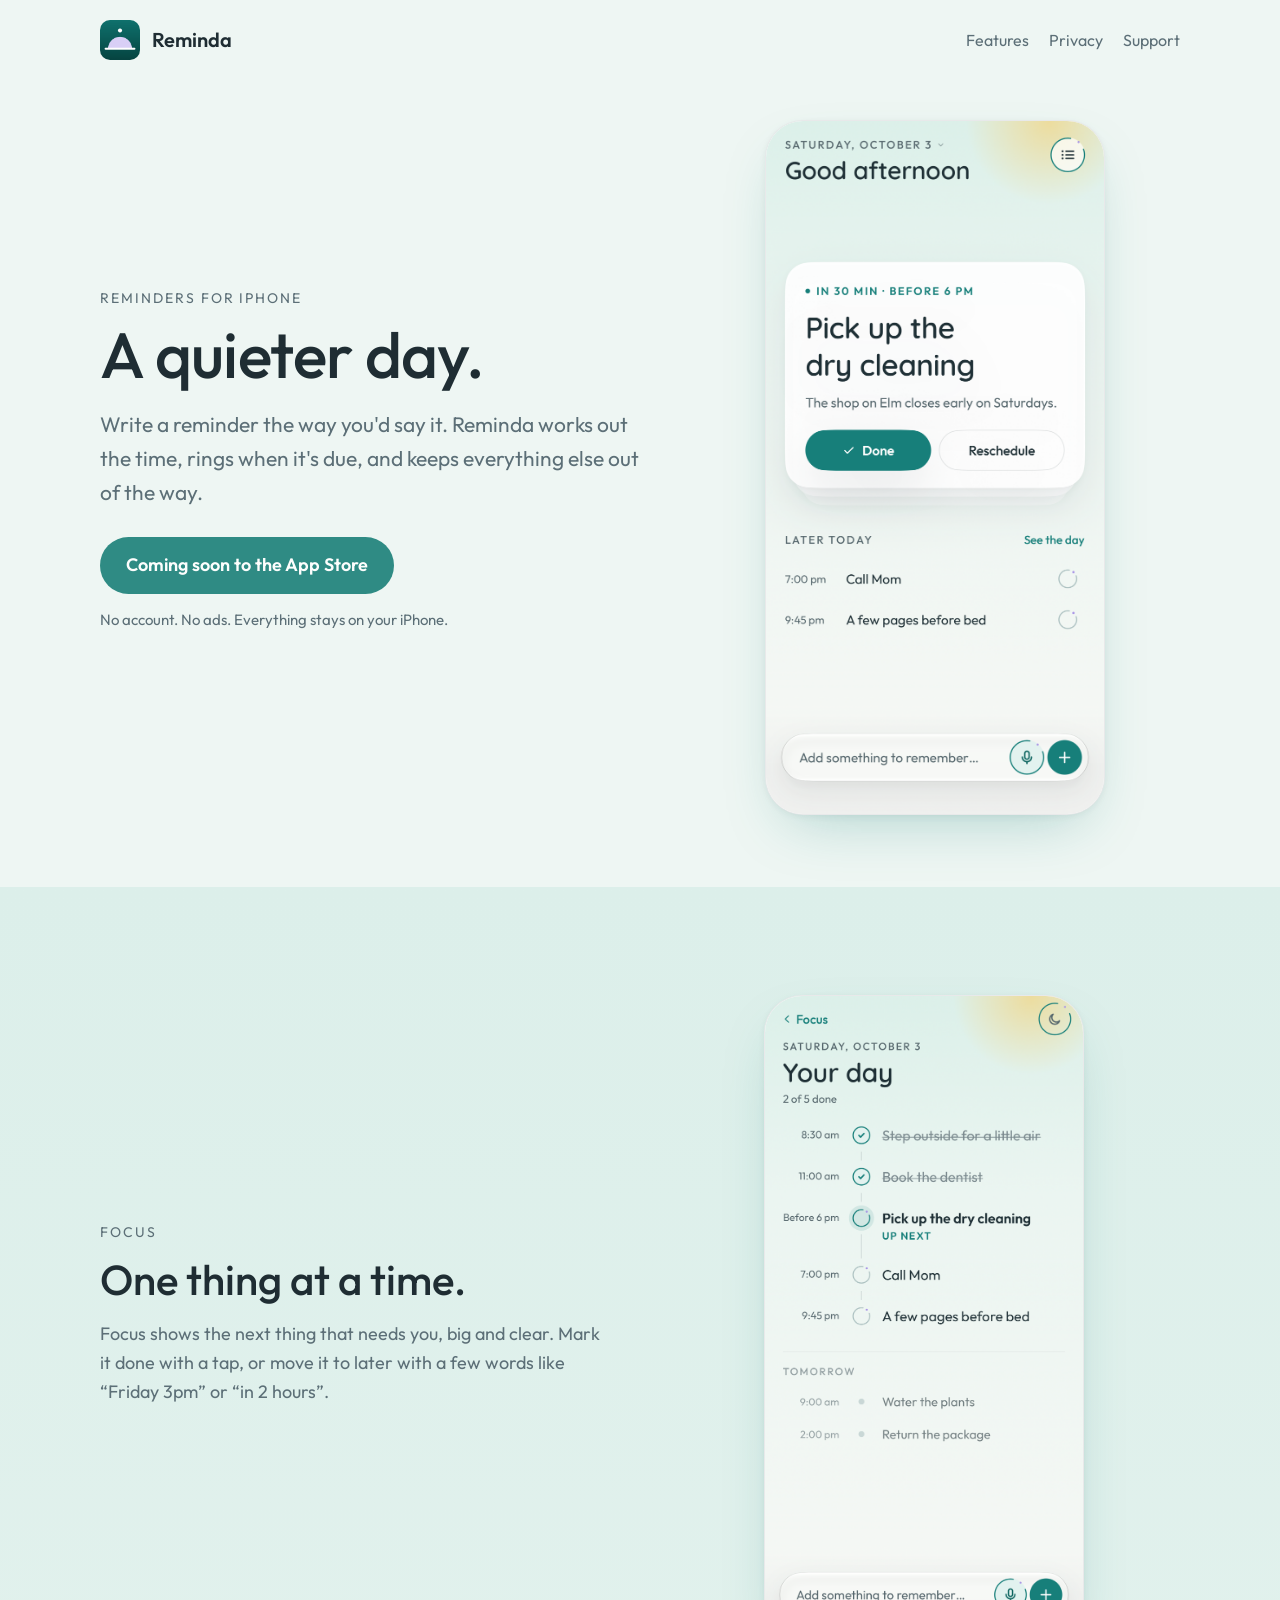
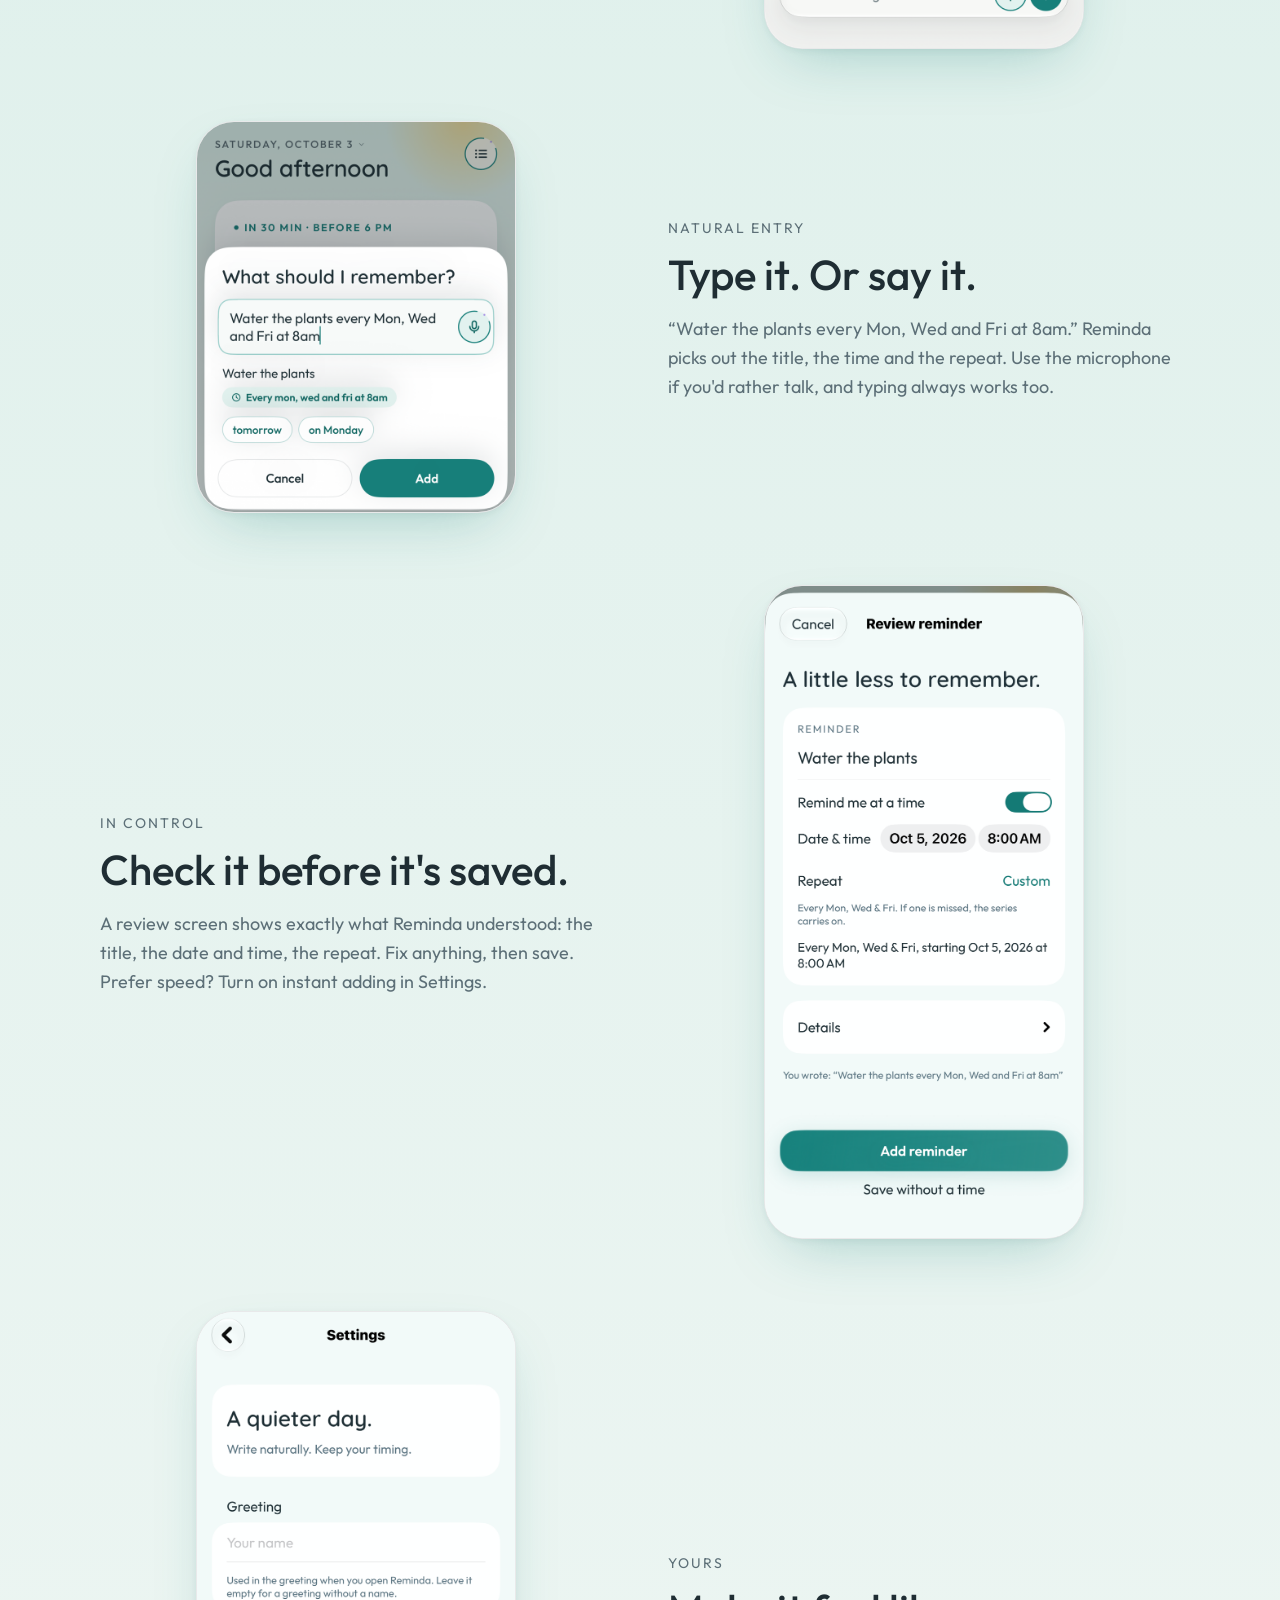
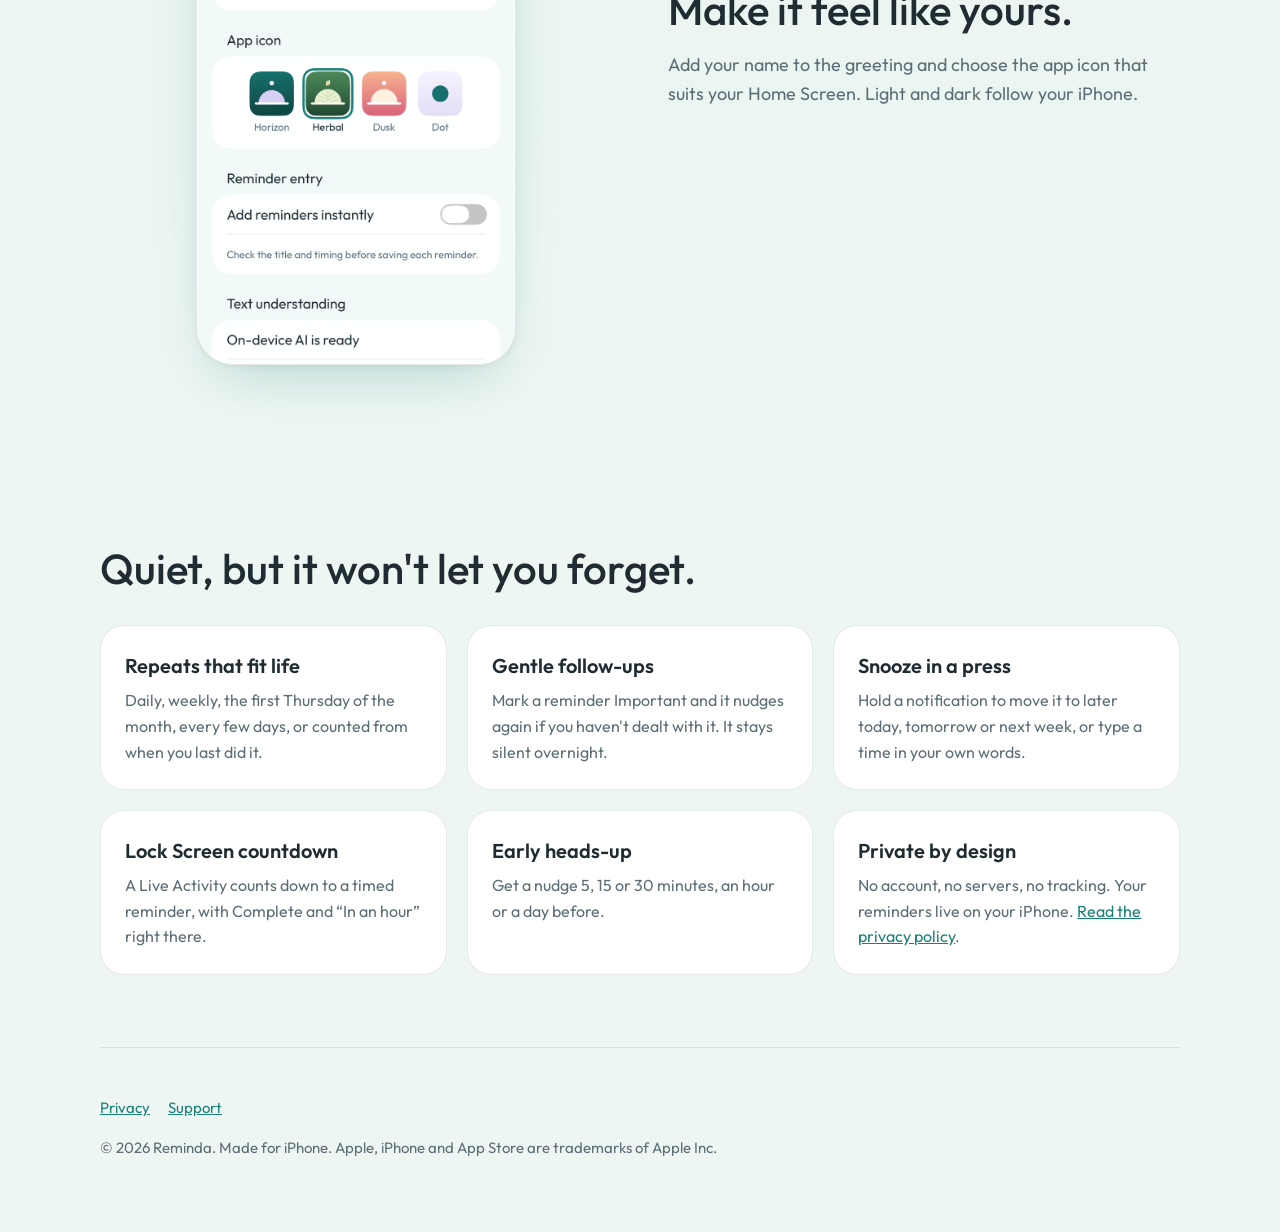
==== index.html @ c22a2229 "Reminda website Co-Authored-By: Claude Sonnet 5.5 <noreply@anthropic.com>" ====
<!doctype html>
<html lang="en">
<head>
<meta charset="utf-8">
<meta name="viewport" content="width=device-width, initial-scale=1">
<title>Reminda — a quieter day</title>
<meta name="description" content="Reminda is a calm iPhone reminder app. Type or say a reminder the way you'd write it, and it rings when it's due. No account, everything stays on your phone.">
<meta name="theme-color" content="#eef6f3">
<link rel="icon" href="icon.png">
<link rel="apple-touch-icon" href="icon.png">
<link rel="preconnect" href="https://fonts.googleapis.com">
<link rel="preconnect" href="https://fonts.gstatic.com" crossorigin>
<link rel="stylesheet" href="https://fonts.googleapis.com/css2?family=Outfit:wght@400;500;600&display=swap">
<link rel="stylesheet" href="style.css">
</head>
<body>
<div class="wrap">
  <header class="site">
    <a class="brand" href="./"><img src="icon.png" alt="" width="40" height="40">Reminda</a>
    <nav class="site"><a href="#features">Features</a><a href="privacy.html">Privacy</a><a href="support.html">Support</a></nav>
  </header>

  <section class="hero">
    <div>
      <p class="eyebrow">Reminders for iPhone</p>
      <h1>A quieter day.</h1>
      <p class="lede">Write a reminder the way you'd say it. Reminda works out the time, rings when it's due, and keeps everything else out of the way.</p>
      <span class="badge soon">Coming soon to the App Store</span>
      <p class="note">No account. No ads. Everything stays on your iPhone.</p>
    </div>
    <div class="phone"><img src="assets/focus.png" width="780" height="1599" alt="Reminda's Focus screen showing one reminder, Pick up the dry cleaning, with Done and Reschedule buttons"></div>
  </section>
</div>

<section class="band wash" id="features">
  <div class="wrap">
    <div class="feature">
      <div class="copy">
        <p class="eyebrow">Focus</p>
        <h2>One thing at a time.</h2>
        <p>Focus shows the next thing that needs you, big and clear. Mark it done with a tap, or move it to later with a few words like “Friday 3pm” or “in 2 hours”.</p>
      </div>
      <div class="phone"><img src="assets/day.png" width="780" height="1599" loading="lazy" alt="Your day timeline with two reminders done, the next one highlighted, and tomorrow below"></div>
    </div>

    <div class="feature flip">
      <div class="copy">
        <p class="eyebrow">Natural entry</p>
        <h2>Type it. Or say it.</h2>
        <p>“Water the plants every Mon, Wed and Fri at 8am.” Reminda picks out the title, the time and the repeat. Use the microphone if you'd rather talk, and typing always works too.</p>
      </div>
      <div class="phone"><img src="assets/compose.png" width="780" height="958" loading="lazy" alt="The add sheet with the text 'Water the plants every Mon, Wed and Fri at 8am' understood as a repeating reminder"></div>
    </div>

    <div class="feature">
      <div class="copy">
        <p class="eyebrow">In control</p>
        <h2>Check it before it's saved.</h2>
        <p>A review screen shows exactly what Reminda understood: the title, the date and time, the repeat. Fix anything, then save. Prefer speed? Turn on instant adding in Settings.</p>
      </div>
      <div class="phone"><img src="assets/review.png" width="780" height="1599" loading="lazy" alt="The review screen for a repeating reminder showing date, time and repeat rule"></div>
    </div>

    <div class="feature flip">
      <div class="copy">
        <p class="eyebrow">Yours</p>
        <h2>Make it feel like yours.</h2>
        <p>Add your name to the greeting and choose the app icon that suits your Home Screen. Light and dark follow your iPhone.</p>
      </div>
      <div class="phone"><img src="assets/settings.png" width="780" height="1599" loading="lazy" alt="Settings with a greeting name field and a choice of four app icons"></div>
    </div>
  </div>
</section>

<section class="band">
  <div class="wrap">
    <h2>Quiet, but it won't let you forget.</h2>
    <div class="grid">
      <div class="card"><h3>Repeats that fit life</h3><p>Daily, weekly, the first Thursday of the month, every few days, or counted from when you last did it.</p></div>
      <div class="card"><h3>Gentle follow-ups</h3><p>Mark a reminder Important and it nudges again if you haven't dealt with it. It stays silent overnight.</p></div>
      <div class="card"><h3>Snooze in a press</h3><p>Hold a notification to move it to later today, tomorrow or next week, or type a time in your own words.</p></div>
      <div class="card"><h3>Lock Screen countdown</h3><p>A Live Activity counts down to a timed reminder, with Complete and “In an hour” right there.</p></div>
      <div class="card"><h3>Early heads-up</h3><p>Get a nudge 5, 15 or 30 minutes, an hour or a day before.</p></div>
      <div class="card"><h3>Private by design</h3><p>No account, no servers, no tracking. Your reminders live on your iPhone. <a href="privacy.html">Read the privacy policy</a>.</p></div>
    </div>
  </div>
</section>

<div class="wrap">
  <footer class="site">
    <a href="privacy.html">Privacy</a><a href="support.html">Support</a>
    <p style="margin-top:16px">© 2026 Reminda. Made for iPhone. Apple, iPhone and App Store are trademarks of Apple Inc.</p>
  </footer>
</div>
</body>
</html>
---- style.css ----
:root {
  --bg: #eef6f3;
  --bg-wash: #dcefea;
  --card: #ffffff;
  --ink: #1f2d33;
  --muted: #5c6f77;
  --teal: #1b8078;
  --teal-ink: #ffffff;
  --line: rgba(31, 45, 51, 0.1);
  --shadow: 0 24px 60px -24px rgba(27, 128, 120, 0.35), 0 2px 6px rgba(31, 45, 51, 0.06);
}
@media (prefers-color-scheme: dark) {
  :root {
    --bg: #0b0f10;
    --bg-wash: #10201f;
    --card: #1a2022;
    --ink: #eaf2f0;
    --muted: #9bb0b0;
    --teal: #4fb3a8;
    --teal-ink: #08201d;
    --line: rgba(234, 242, 240, 0.12);
    --shadow: 0 24px 60px -24px rgba(0, 0, 0, 0.8);
  }
}

* { box-sizing: border-box; }
html { scroll-behavior: smooth; }
body {
  margin: 0;
  font-family: "Outfit", system-ui, -apple-system, "Segoe UI", sans-serif;
  font-size: 18px;
  line-height: 1.6;
  color: var(--ink);
  background: var(--bg);
  -webkit-font-smoothing: antialiased;
}
img { max-width: 100%; height: auto; display: block; }
a { color: var(--teal); }

.wrap { width: min(1080px, 100% - 32px); margin-inline: auto; }

header.site {
  display: flex; align-items: center; justify-content: space-between;
  padding: 20px 0;
}
.brand { display: flex; align-items: center; gap: 12px; text-decoration: none; color: var(--ink); font-weight: 600; font-size: 20px; }
.brand img { width: 40px; height: 40px; border-radius: 10px; }
nav.site a { margin-left: 20px; text-decoration: none; color: var(--muted); font-size: 16px; }
nav.site a:hover { color: var(--ink); }

.hero {
  display: grid; grid-template-columns: 1.05fr 0.95fr; gap: 48px; align-items: center;
  padding: 40px 0 72px;
}
.eyebrow { font-size: 14px; letter-spacing: 0.14em; text-transform: uppercase; color: var(--muted); margin: 0 0 12px; }
h1 { font-size: clamp(40px, 6vw, 64px); line-height: 1.05; margin: 0 0 20px; font-weight: 500; letter-spacing: -0.01em; }
.lede { font-size: 21px; color: var(--muted); margin: 0 0 28px; max-width: 30em; }
.badge {
  display: inline-block; padding: 14px 26px; border-radius: 999px;
  background: var(--teal); color: var(--teal-ink); font-weight: 600; text-decoration: none;
}
.badge.soon { opacity: 0.9; cursor: default; }
.note { font-size: 15px; color: var(--muted); margin-top: 14px; }

.phone {
  border-radius: 38px; overflow: hidden; background: var(--card);
  box-shadow: var(--shadow); border: 1px solid var(--line);
}
.hero .phone { max-width: 340px; margin-inline: auto; }

section.band { padding: 72px 0; }
section.band.wash { background: linear-gradient(180deg, var(--bg-wash), var(--bg)); }
h2 { font-size: clamp(30px, 4vw, 42px); line-height: 1.15; margin: 0 0 16px; font-weight: 500; }
h3 { font-size: 20px; margin: 0 0 6px; font-weight: 600; }
p { margin: 0 0 16px; }

.feature {
  display: grid; grid-template-columns: 1fr 1fr; gap: 56px; align-items: center;
  padding: 36px 0;
}
.feature.flip .copy { order: 2; }
.feature .phone { max-width: 320px; margin-inline: auto; }
.feature p { color: var(--muted); }

.grid { display: grid; grid-template-columns: repeat(3, 1fr); gap: 20px; margin-top: 32px; }
.card { background: var(--card); border: 1px solid var(--line); border-radius: 24px; padding: 24px; }
.card p { color: var(--muted); margin: 0; font-size: 16px; }

footer.site { padding: 48px 0 56px; color: var(--muted); font-size: 15px; border-top: 1px solid var(--line); }
footer.site a { margin-right: 18px; }

/* text pages */
main.doc { padding: 24px 0 72px; max-width: 720px; }
main.doc h1 { font-size: clamp(34px, 5vw, 48px); }
main.doc h2 { font-size: 26px; margin-top: 40px; }
main.doc li { margin-bottom: 8px; }
.meta { color: var(--muted); font-size: 15px; }

@media (max-width: 820px) {
  .hero, .feature { grid-template-columns: 1fr; gap: 32px; }
  .feature.flip .copy { order: 0; }
  .grid { grid-template-columns: 1fr; }
  nav.site a { margin-left: 14px; font-size: 15px; }
  nav.site a[href="#features"] { display: none; }
  .brand { font-size: 18px; }
  body { font-size: 17px; }
}
@media (prefers-reduced-motion: reduce) { html { scroll-behavior: auto; } }
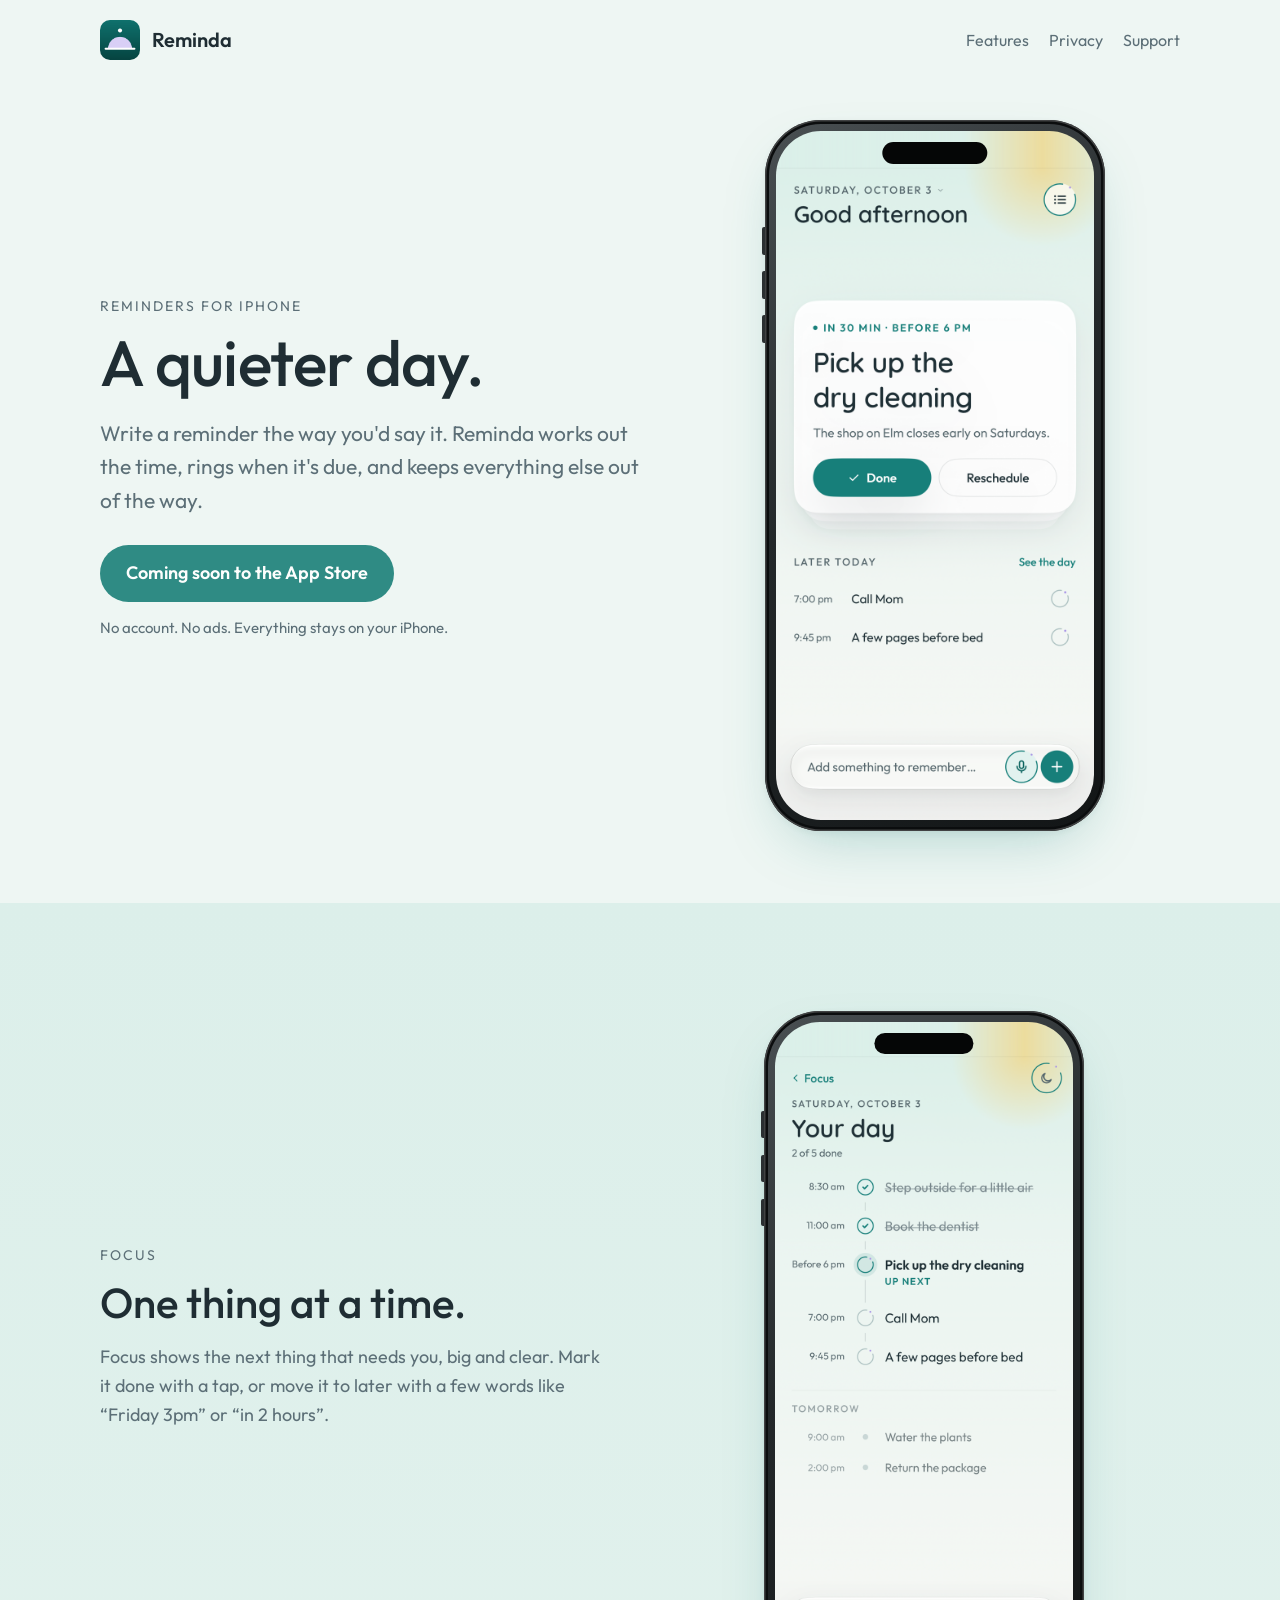
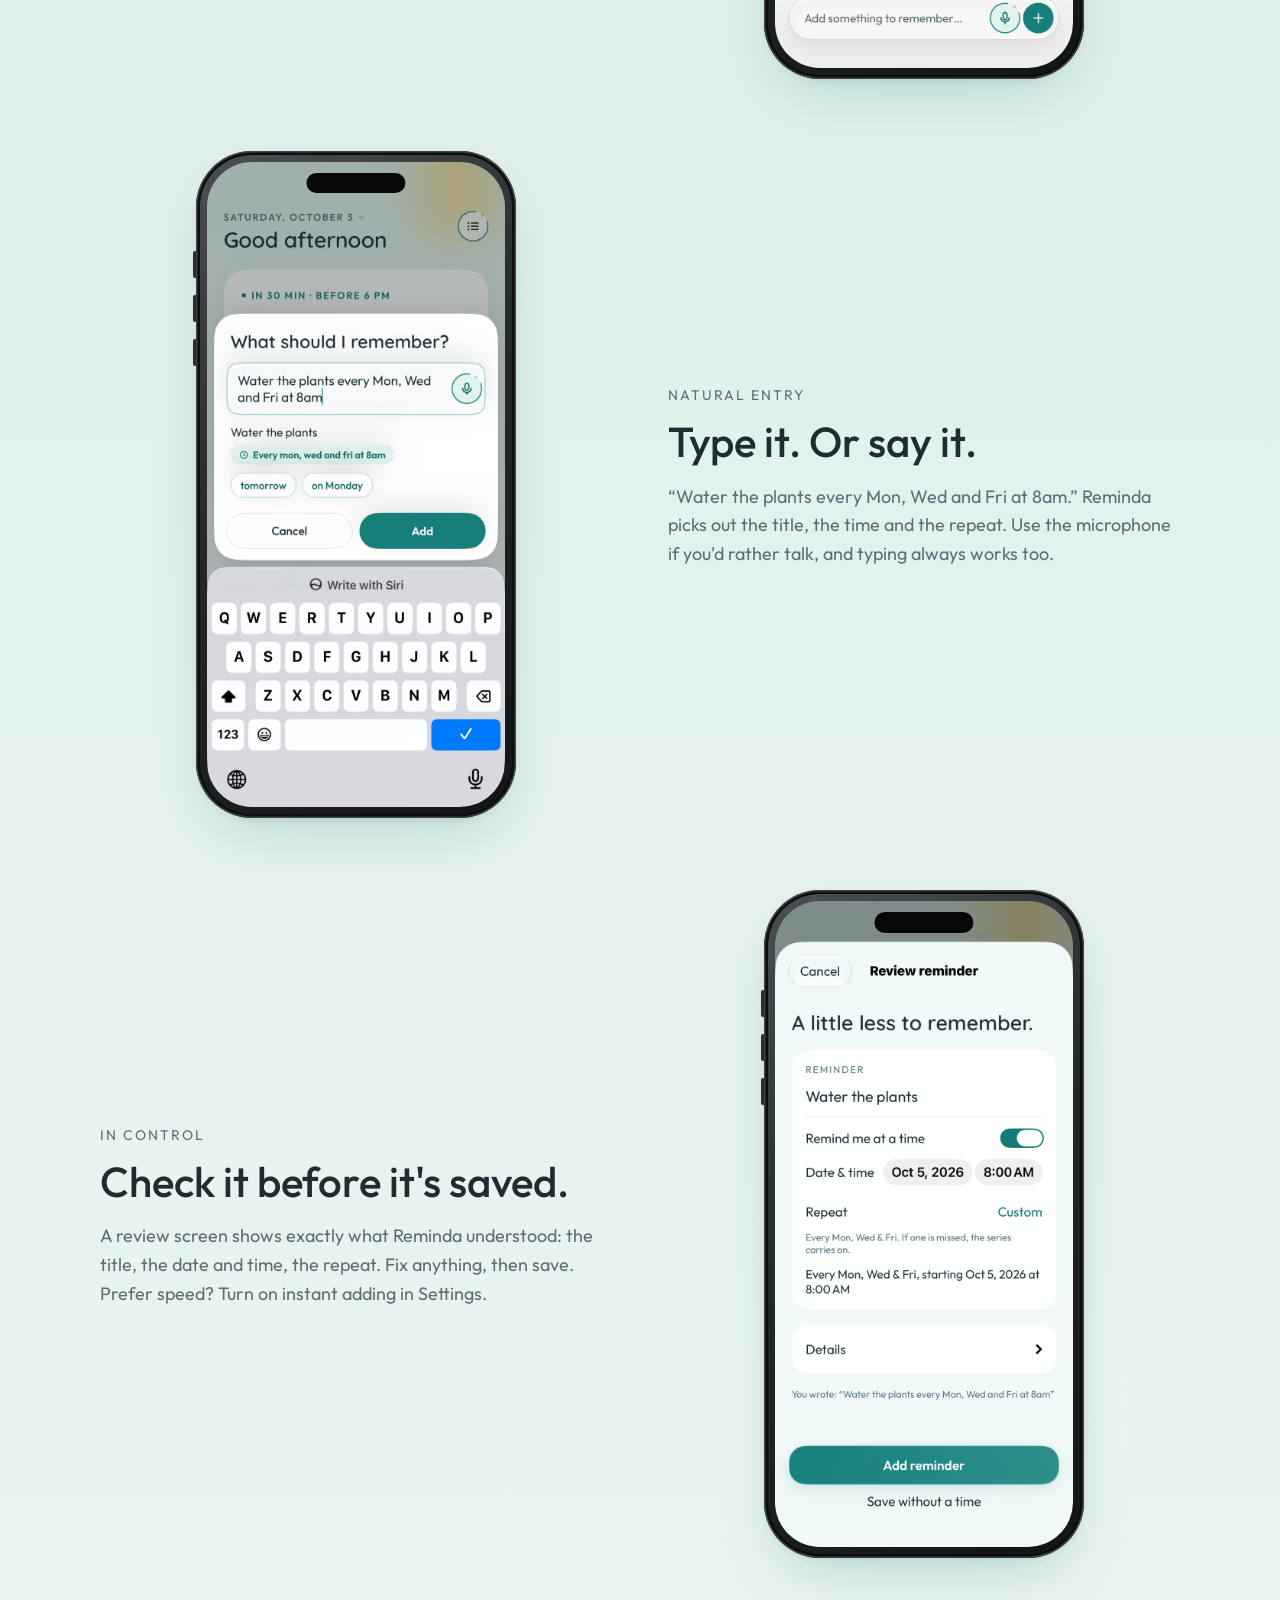
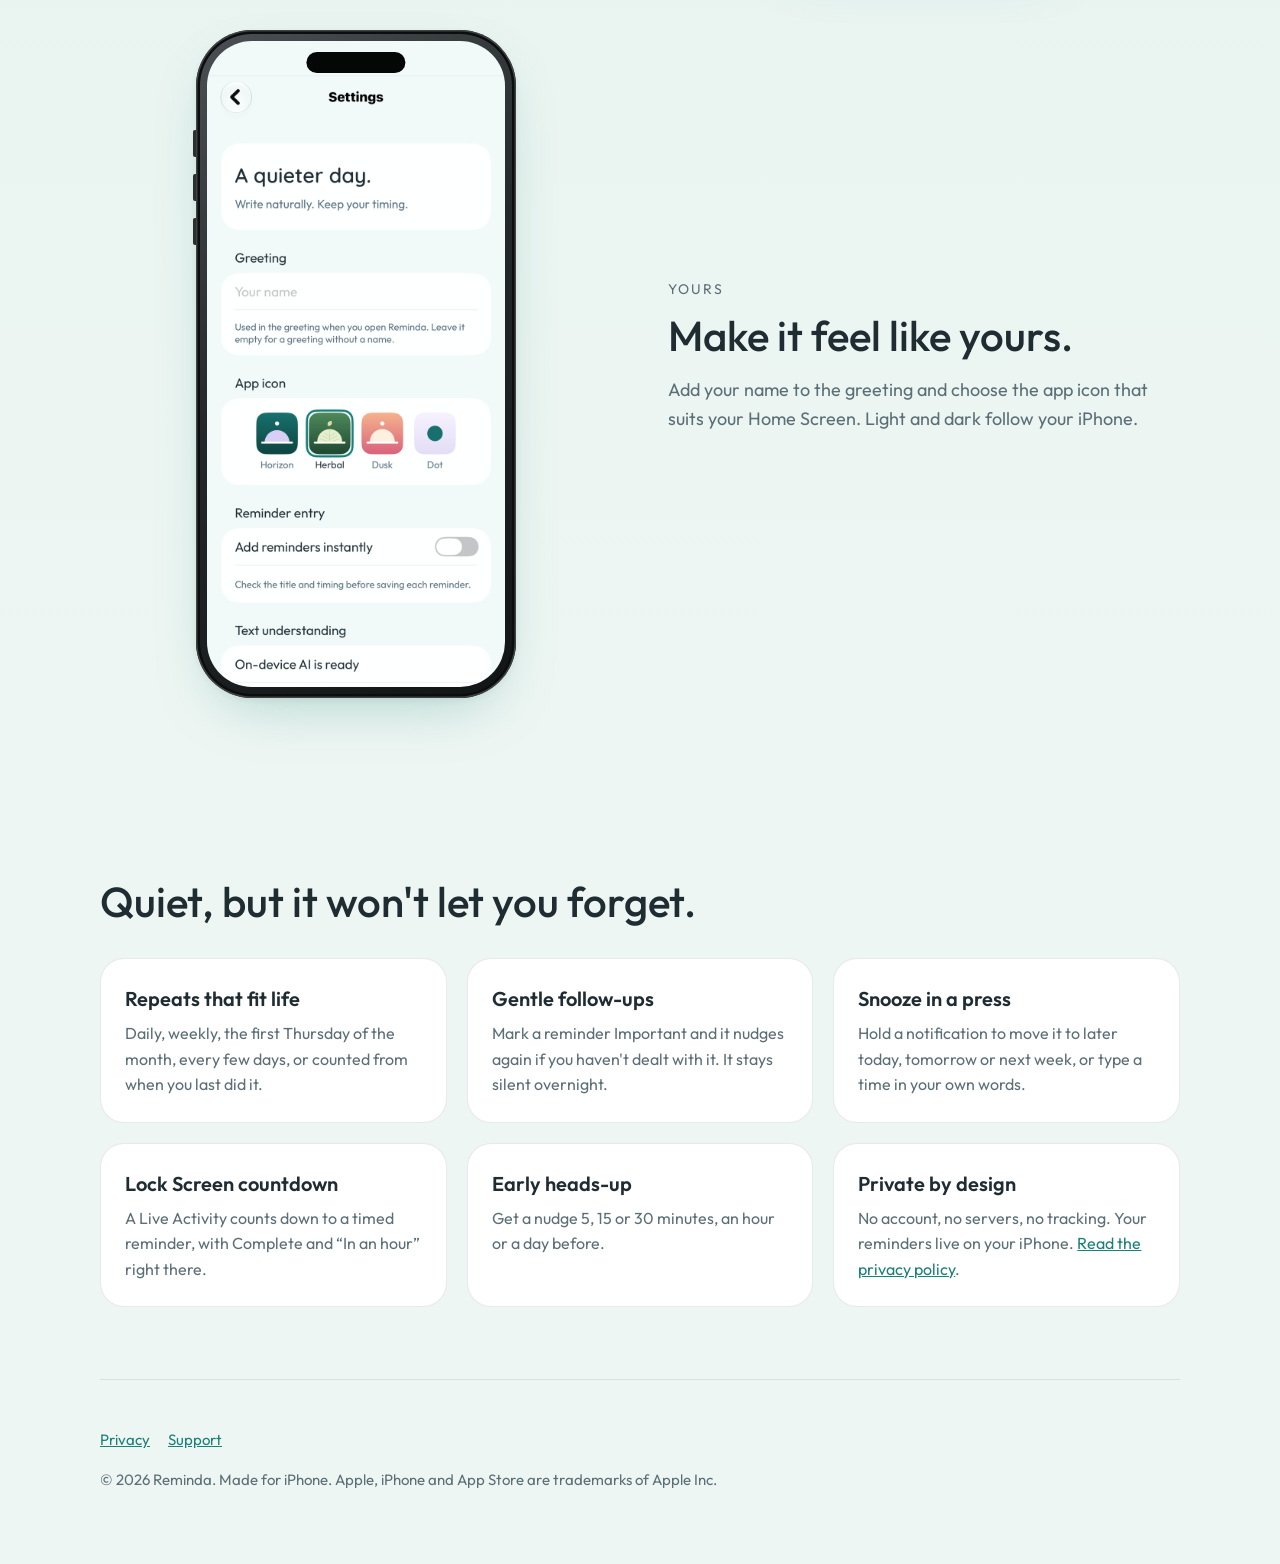
==== commit 5e74e7ab: "Show screenshots in an iPhone frame, keyboard under the compose shot Co-Authored-By: Claude Sonnet 5" ====
--- a/index.html
+++ b/index.html
@@ -28,7 +28,7 @@
       <span class="badge soon">Coming soon to the App Store</span>
       <p class="note">No account. No ads. Everything stays on your iPhone.</p>
     </div>
-    <div class="phone"><img src="assets/focus.png" width="780" height="1599" alt="Reminda's Focus screen showing one reminder, Pick up the dry cleaning, with Done and Reschedule buttons"></div>
+    <div class="phone"><img src="assets/focus.png" width="780" height="1690" alt="Reminda's Focus screen showing one reminder, Pick up the dry cleaning, with Done and Reschedule buttons"></div>
   </section>
 </div>
 
@@ -40,7 +40,7 @@
         <h2>One thing at a time.</h2>
         <p>Focus shows the next thing that needs you, big and clear. Mark it done with a tap, or move it to later with a few words like “Friday 3pm” or “in 2 hours”.</p>
       </div>
-      <div class="phone"><img src="assets/day.png" width="780" height="1599" loading="lazy" alt="Your day timeline with two reminders done, the next one highlighted, and tomorrow below"></div>
+      <div class="phone"><img src="assets/day.png" width="780" height="1690" loading="lazy" alt="Your day timeline with two reminders done, the next one highlighted, and tomorrow below"></div>
     </div>
 
     <div class="feature flip">
@@ -49,7 +49,7 @@
         <h2>Type it. Or say it.</h2>
         <p>“Water the plants every Mon, Wed and Fri at 8am.” Reminda picks out the title, the time and the repeat. Use the microphone if you'd rather talk, and typing always works too.</p>
       </div>
-      <div class="phone"><img src="assets/compose.png" width="780" height="958" loading="lazy" alt="The add sheet with the text 'Water the plants every Mon, Wed and Fri at 8am' understood as a repeating reminder"></div>
+      <div class="phone"><img src="assets/compose.png" width="780" height="1690" loading="lazy" alt="The add sheet with the text 'Water the plants every Mon, Wed and Fri at 8am' understood as a repeating reminder"></div>
     </div>
 
     <div class="feature">
@@ -58,7 +58,7 @@
         <h2>Check it before it's saved.</h2>
         <p>A review screen shows exactly what Reminda understood: the title, the date and time, the repeat. Fix anything, then save. Prefer speed? Turn on instant adding in Settings.</p>
       </div>
-      <div class="phone"><img src="assets/review.png" width="780" height="1599" loading="lazy" alt="The review screen for a repeating reminder showing date, time and repeat rule"></div>
+      <div class="phone"><img src="assets/review.png" width="780" height="1690" loading="lazy" alt="The review screen for a repeating reminder showing date, time and repeat rule"></div>
     </div>
 
     <div class="feature flip">
@@ -67,7 +67,7 @@
         <h2>Make it feel like yours.</h2>
         <p>Add your name to the greeting and choose the app icon that suits your Home Screen. Light and dark follow your iPhone.</p>
       </div>
-      <div class="phone"><img src="assets/settings.png" width="780" height="1599" loading="lazy" alt="Settings with a greeting name field and a choice of four app icons"></div>
+      <div class="phone"><img src="assets/settings.png" width="780" height="1690" loading="lazy" alt="Settings with a greeting name field and a choice of four app icons"></div>
     </div>
   </div>
 </section>
--- a/style.css
+++ b/style.css
@@ -62,9 +62,30 @@
 .badge.soon { opacity: 0.9; cursor: default; }
 .note { font-size: 15px; color: var(--muted); margin-top: 14px; }
 
+/* iPhone shell: titanium bezel, Dynamic Island and side buttons around a screenshot */
 .phone {
-  border-radius: 38px; overflow: hidden; background: var(--card);
-  box-shadow: var(--shadow); border: 1px solid var(--line);
+  --bezel: 11px;
+  position: relative;
+  padding: var(--bezel);
+  border-radius: 56px;
+  background: linear-gradient(145deg, #4a5053 0%, #23282a 45%, #121516 100%);
+  box-shadow:
+    inset 0 0 0 1.5px rgba(255, 255, 255, 0.22),
+    inset 0 0 0 4px #0b0d0e,
+    var(--shadow);
+}
+.phone img { border-radius: calc(56px - var(--bezel)); background: var(--bg-wash); }
+.phone::before { /* Dynamic Island */
+  content: ""; position: absolute; z-index: 2;
+  top: calc(var(--bezel) + 11px); left: 50%; transform: translateX(-50%);
+  width: 31%; height: 3.1%; max-height: 28px; min-height: 18px;
+  background: #050606; border-radius: 999px;
+}
+.phone::after { /* action + volume buttons */
+  content: ""; position: absolute; left: -3px; top: 15%;
+  width: 3px; height: 4%; border-radius: 2px 0 0 2px;
+  background: #2a2f31;
+  box-shadow: 0 calc(5vh - 1px) 0 0 #2a2f31, 0 calc(10vh - 2px) 0 0 #2a2f31;
 }
 .hero .phone { max-width: 340px; margin-inline: auto; }
 
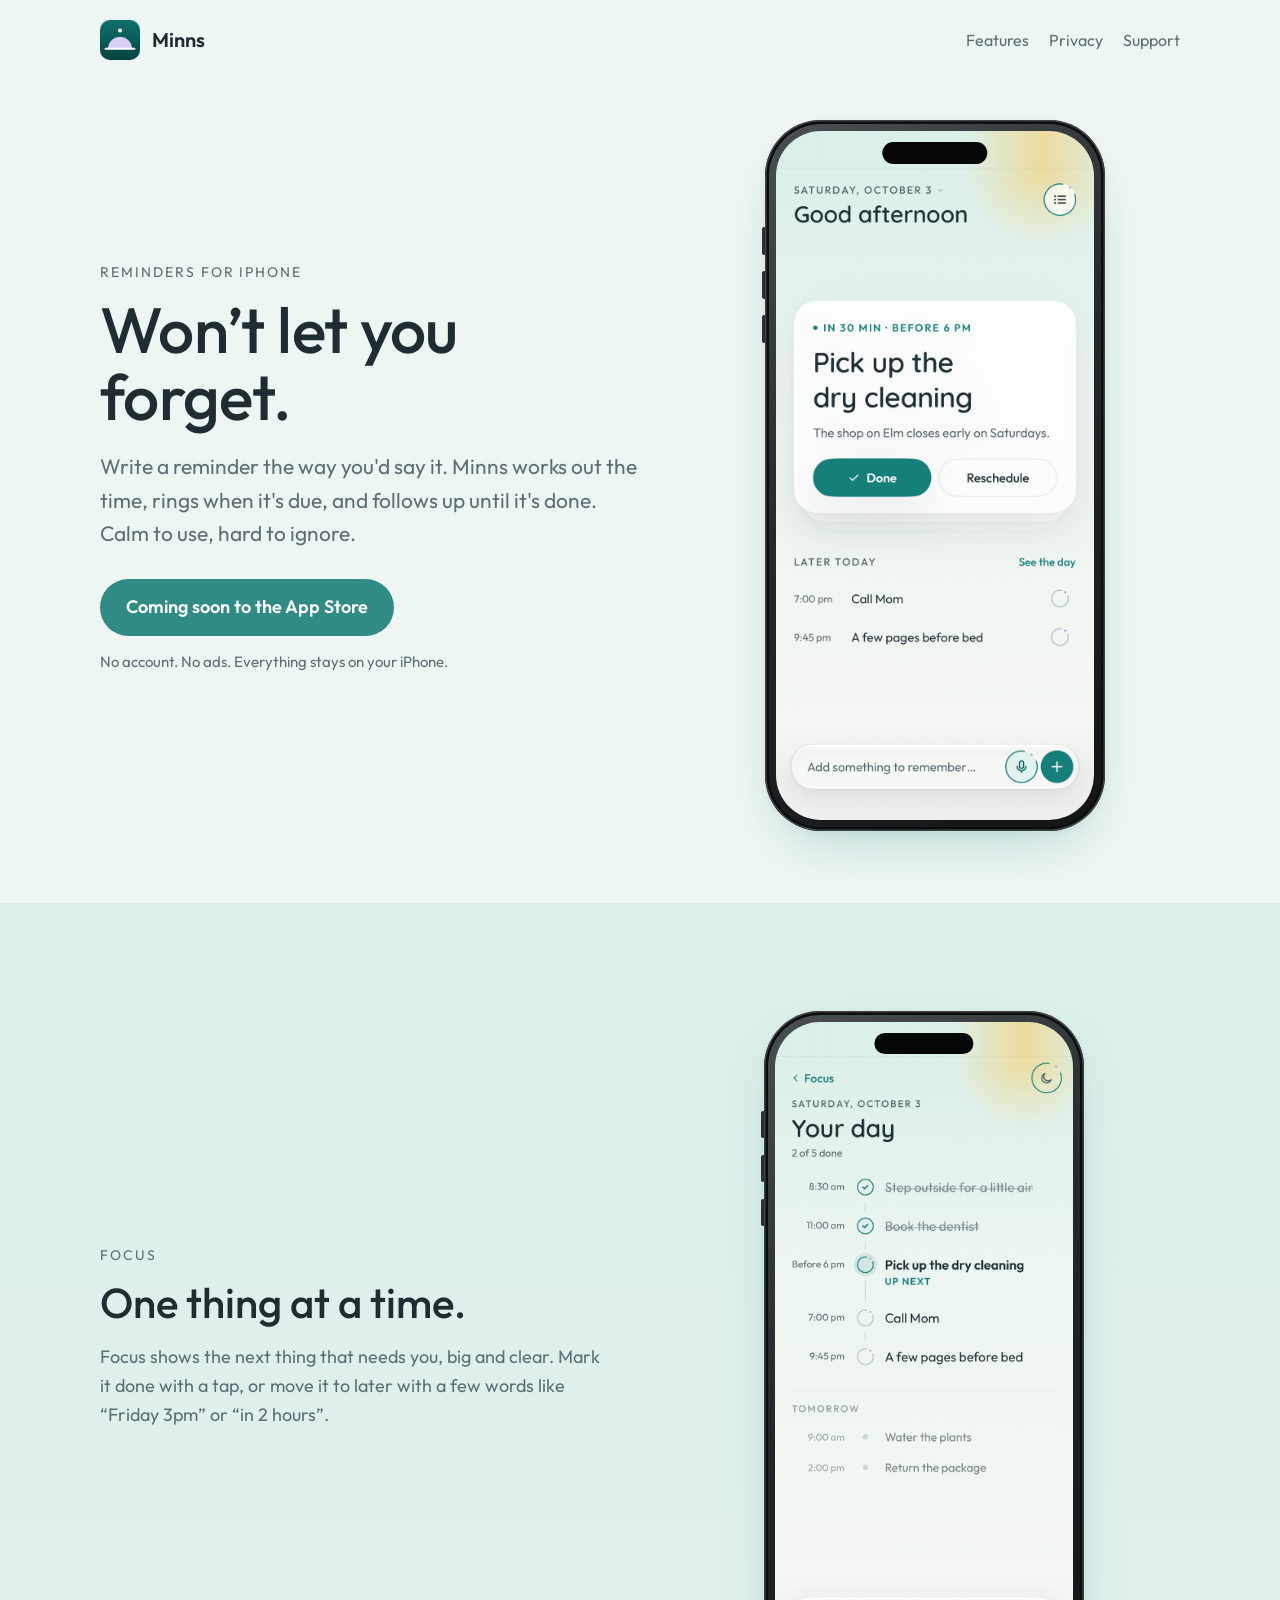
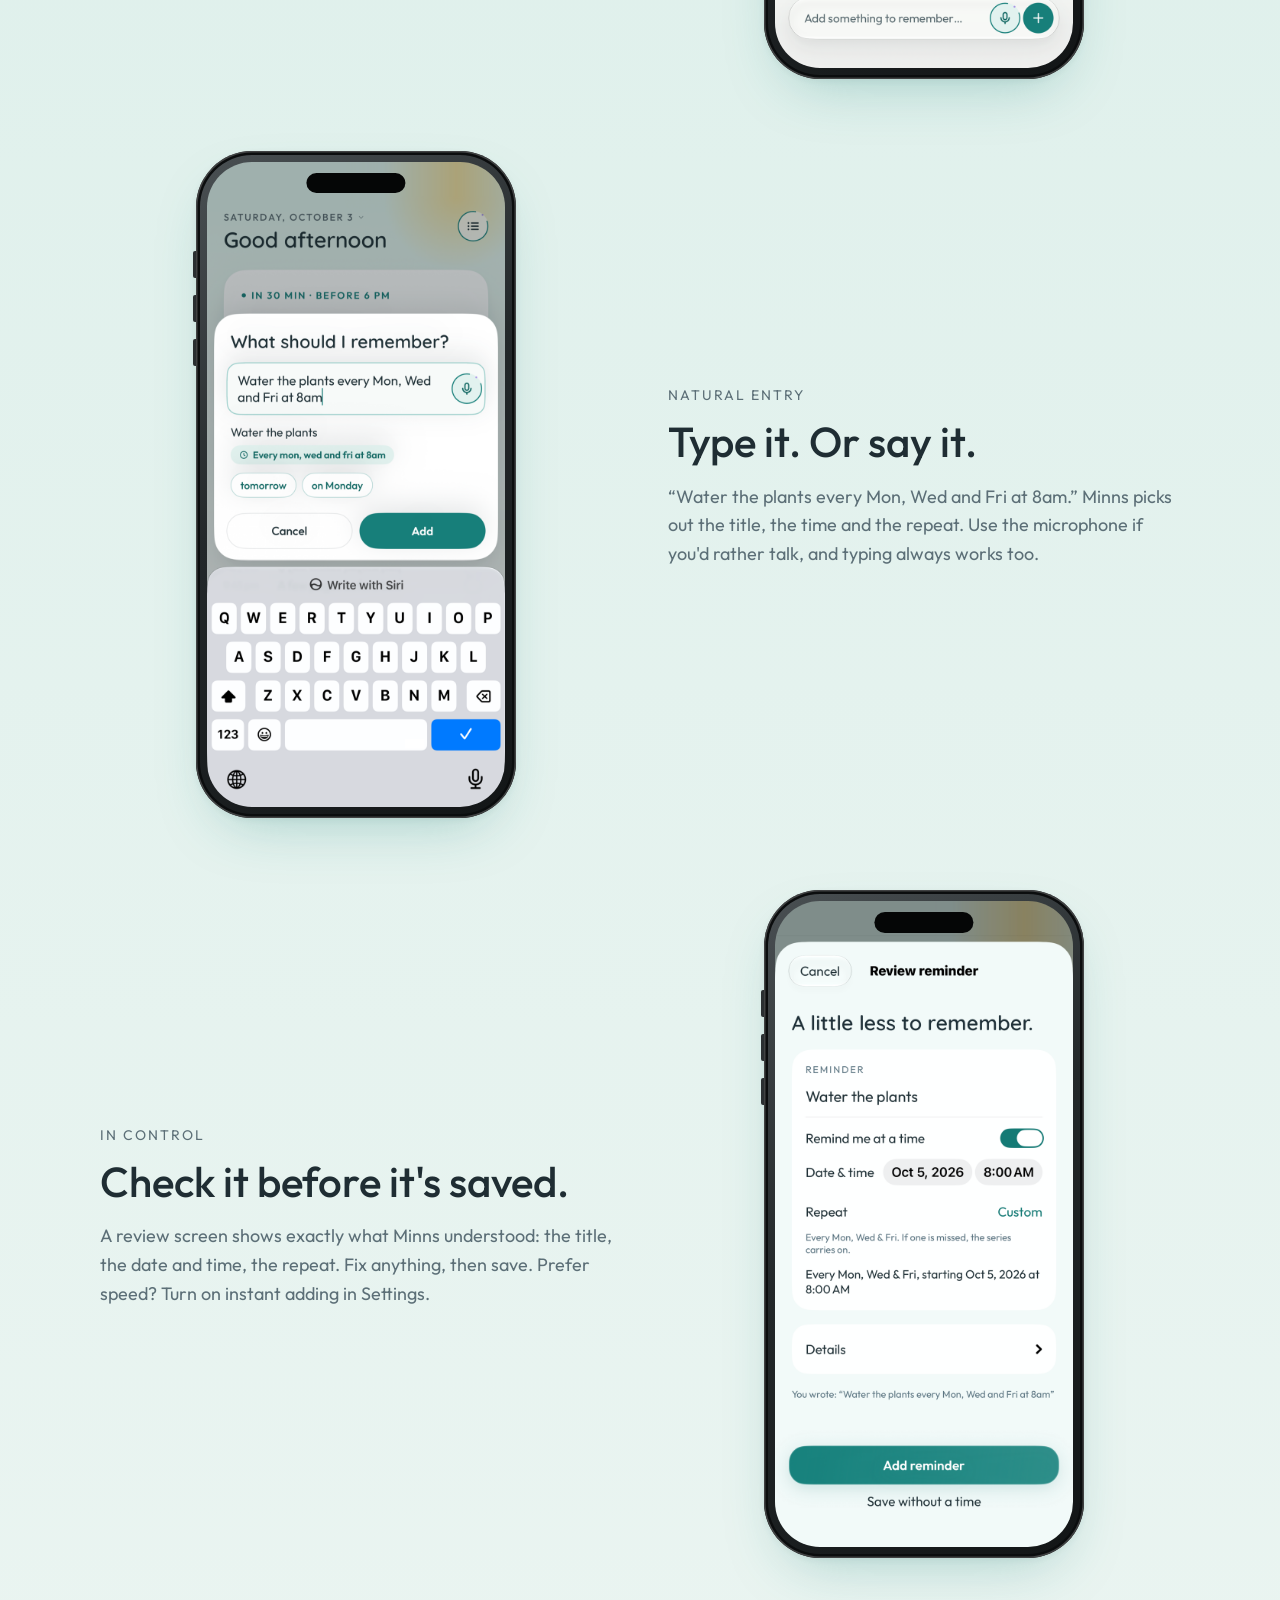
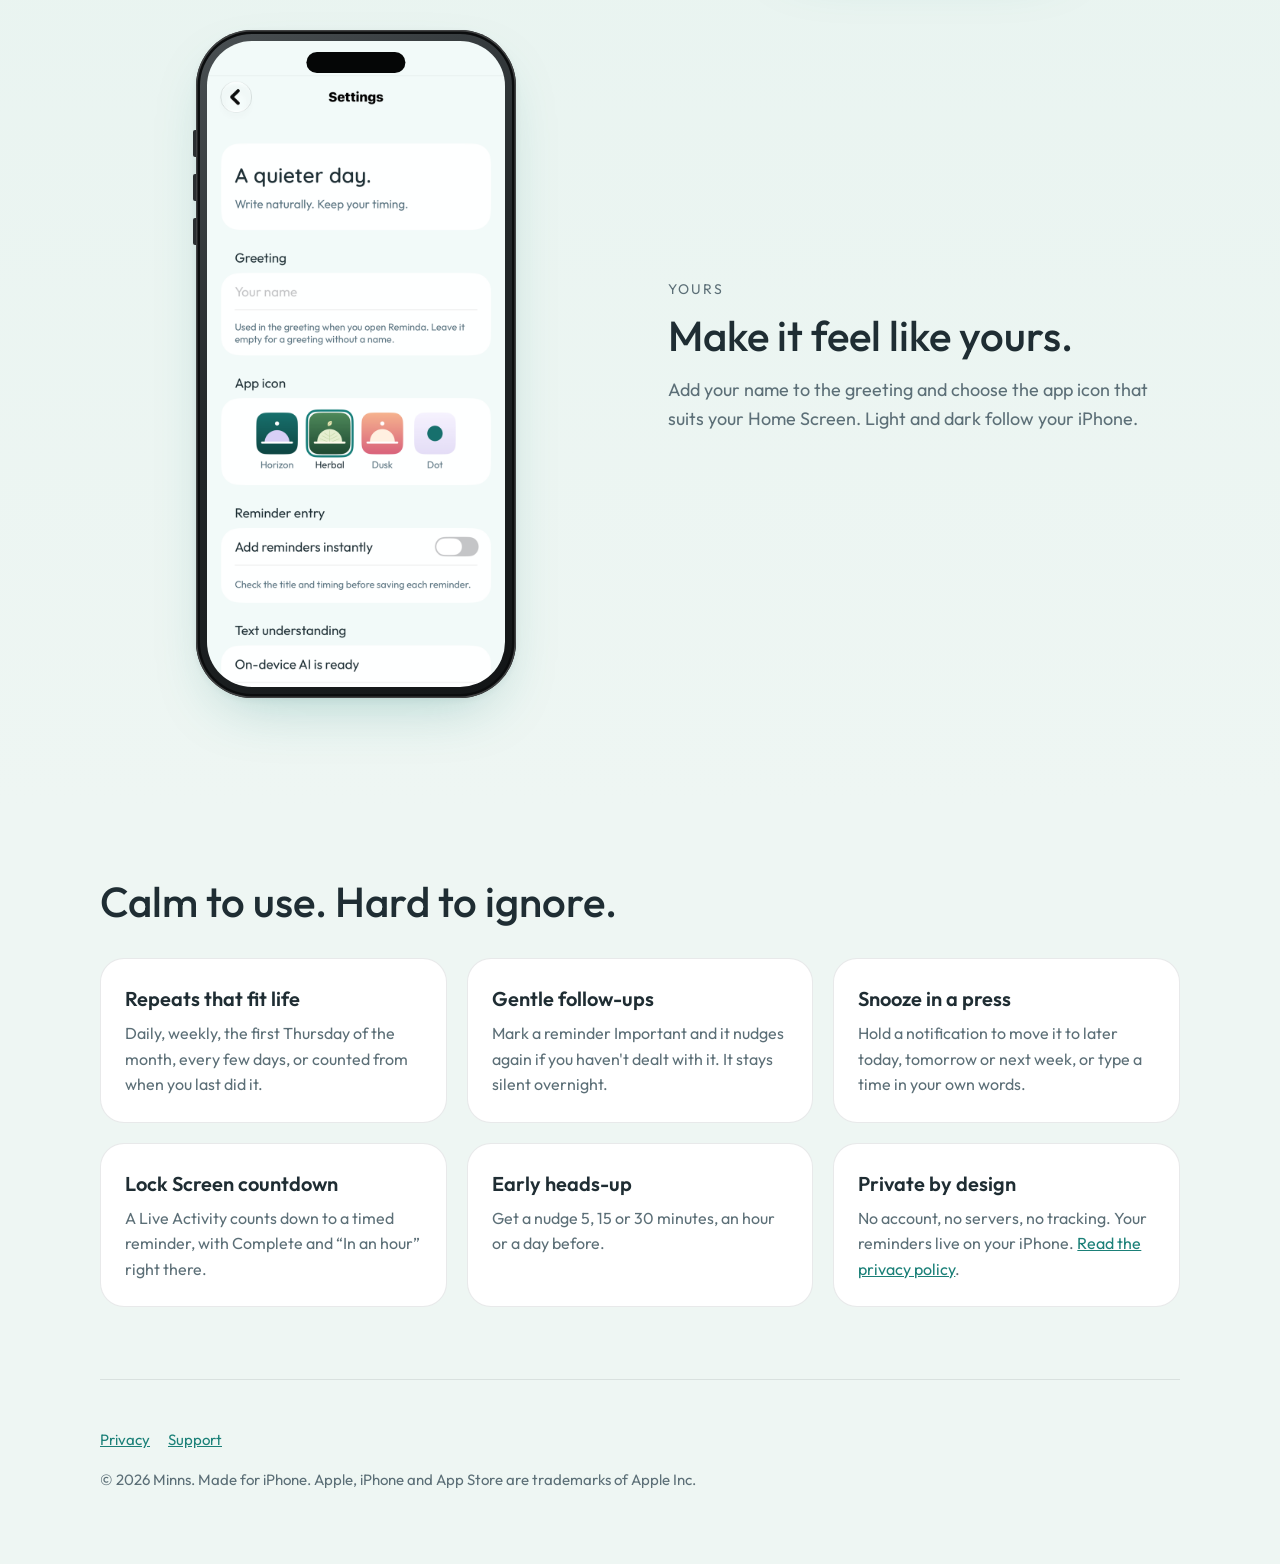
==== commit 9e4fd487: "Rename to Minns and lead with reliable reminding Co-Authored-By: Claude Sonnet 5.5 <noreply@anthropi" ====
--- a/index.html
+++ b/index.html
@@ -3,8 +3,8 @@
 <head>
 <meta charset="utf-8">
 <meta name="viewport" content="width=device-width, initial-scale=1">
-<title>Reminda — a quieter day</title>
-<meta name="description" content="Reminda is a calm iPhone reminder app. Type or say a reminder the way you'd write it, and it rings when it's due. No account, everything stays on your phone.">
+<title>Minns — Won’t Let You Forget</title>
+<meta name="description" content="Minns is an iPhone reminder app that won't let you forget. Type or say a reminder the way you'd write it, and it rings when it's due and follows up until it's done. No account, everything stays on your phone.">
 <meta name="theme-color" content="#eef6f3">
 <link rel="icon" href="icon.png">
 <link rel="apple-touch-icon" href="icon.png">
@@ -16,19 +16,19 @@
 <body>
 <div class="wrap">
   <header class="site">
-    <a class="brand" href="./"><img src="icon.png" alt="" width="40" height="40">Reminda</a>
+    <a class="brand" href="./"><img src="icon.png" alt="" width="40" height="40">Minns</a>
     <nav class="site"><a href="#features">Features</a><a href="privacy.html">Privacy</a><a href="support.html">Support</a></nav>
   </header>
 
   <section class="hero">
     <div>
       <p class="eyebrow">Reminders for iPhone</p>
-      <h1>A quieter day.</h1>
-      <p class="lede">Write a reminder the way you'd say it. Reminda works out the time, rings when it's due, and keeps everything else out of the way.</p>
+      <h1>Won’t let you forget.</h1>
+      <p class="lede">Write a reminder the way you'd say it. Minns works out the time, rings when it's due, and follows up until it's done. Calm to use, hard to ignore.</p>
       <span class="badge soon">Coming soon to the App Store</span>
       <p class="note">No account. No ads. Everything stays on your iPhone.</p>
     </div>
-    <div class="phone"><img src="assets/focus.png" width="780" height="1690" alt="Reminda's Focus screen showing one reminder, Pick up the dry cleaning, with Done and Reschedule buttons"></div>
+    <div class="phone"><img src="assets/focus.png" width="780" height="1690" alt="Minns's Focus screen showing one reminder, Pick up the dry cleaning, with Done and Reschedule buttons"></div>
   </section>
 </div>
 
@@ -47,7 +47,7 @@
       <div class="copy">
         <p class="eyebrow">Natural entry</p>
         <h2>Type it. Or say it.</h2>
-        <p>“Water the plants every Mon, Wed and Fri at 8am.” Reminda picks out the title, the time and the repeat. Use the microphone if you'd rather talk, and typing always works too.</p>
+        <p>“Water the plants every Mon, Wed and Fri at 8am.” Minns picks out the title, the time and the repeat. Use the microphone if you'd rather talk, and typing always works too.</p>
       </div>
       <div class="phone"><img src="assets/compose.png" width="780" height="1690" loading="lazy" alt="The add sheet with the text 'Water the plants every Mon, Wed and Fri at 8am' understood as a repeating reminder"></div>
     </div>
@@ -56,7 +56,7 @@
       <div class="copy">
         <p class="eyebrow">In control</p>
         <h2>Check it before it's saved.</h2>
-        <p>A review screen shows exactly what Reminda understood: the title, the date and time, the repeat. Fix anything, then save. Prefer speed? Turn on instant adding in Settings.</p>
+        <p>A review screen shows exactly what Minns understood: the title, the date and time, the repeat. Fix anything, then save. Prefer speed? Turn on instant adding in Settings.</p>
       </div>
       <div class="phone"><img src="assets/review.png" width="780" height="1690" loading="lazy" alt="The review screen for a repeating reminder showing date, time and repeat rule"></div>
     </div>
@@ -74,7 +74,7 @@
 
 <section class="band">
   <div class="wrap">
-    <h2>Quiet, but it won't let you forget.</h2>
+    <h2>Calm to use. Hard to ignore.</h2>
     <div class="grid">
       <div class="card"><h3>Repeats that fit life</h3><p>Daily, weekly, the first Thursday of the month, every few days, or counted from when you last did it.</p></div>
       <div class="card"><h3>Gentle follow-ups</h3><p>Mark a reminder Important and it nudges again if you haven't dealt with it. It stays silent overnight.</p></div>
@@ -89,7 +89,7 @@
 <div class="wrap">
   <footer class="site">
     <a href="privacy.html">Privacy</a><a href="support.html">Support</a>
-    <p style="margin-top:16px">© 2026 Reminda. Made for iPhone. Apple, iPhone and App Store are trademarks of Apple Inc.</p>
+    <p style="margin-top:16px">© 2026 Minns. Made for iPhone. Apple, iPhone and App Store are trademarks of Apple Inc.</p>
   </footer>
 </div>
 </body>
